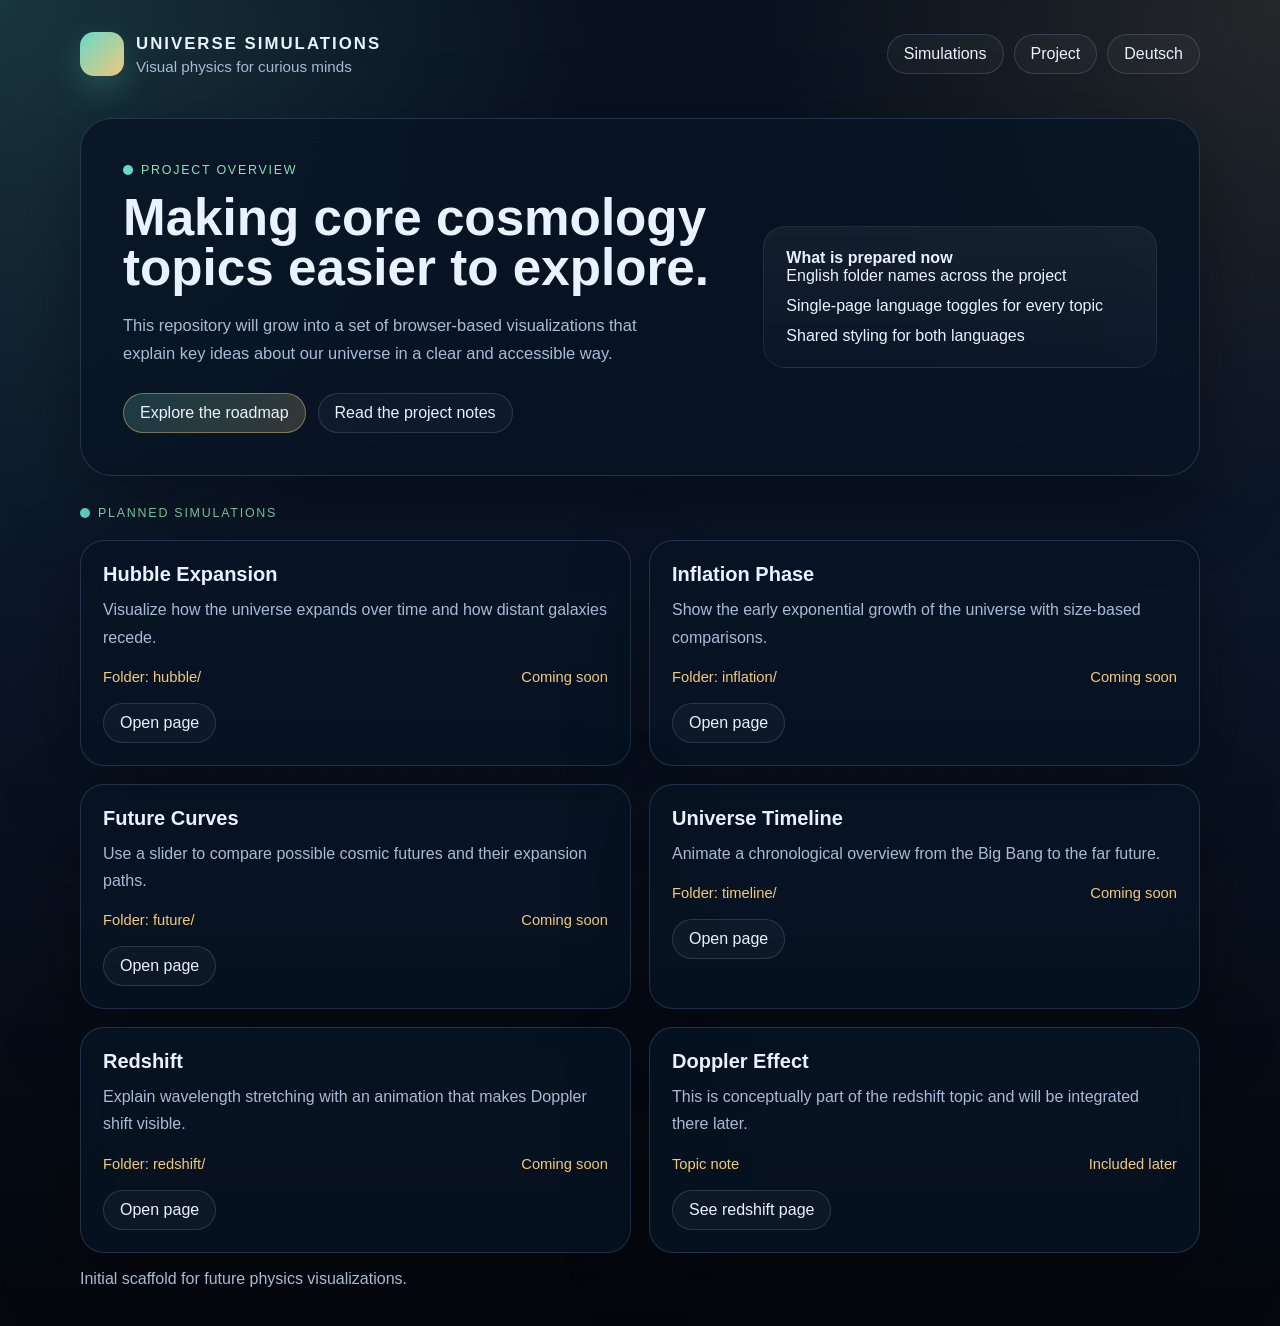
==== index.html @ 7556fae3 "Implemented Project Structure and Initial Files First try at hubble visulization" ====
<!DOCTYPE html>
<html lang="en" data-lang="en">
  <head>
    <meta charset="utf-8" />
    <meta name="viewport" content="width=device-width, initial-scale=1" />
    <title>Universe Simulations</title>
    <meta
      name="description"
      content="A bilingual landing page for upcoming visual simulations about the expanding universe, inflation, time, and redshift."
    />
    <link rel="stylesheet" href="styles.css" />
    <script src="script.js" defer></script>
  </head>
  <body>
    <header class="site-header">
      <div class="page-shell brand-row">
        <a class="brand" href="./">
          <span class="brand-mark" aria-hidden="true"></span>
          <span class="brand-copy">
            <h1>Universe Simulations</h1>
            <p>
              <span data-lang-text="en">Visual physics for curious minds</span>
              <span data-lang-text="de">Anschauliche Physik für Neugierige</span>
            </p>
          </span>
        </a>
        <nav aria-label="Primary">
          <a href="#simulations"><span data-lang-text="en">Simulations</span><span data-lang-text="de">Simulationen</span></a>
          <a href="#project"><span data-lang-text="en">Project</span><span data-lang-text="de">Projekt</span></a>
          <button class="language-toggle" type="button" data-language-toggle>
            <span data-lang-text="en">Deutsch</span>
            <span data-lang-text="de">English</span>
          </button>
        </nav>
      </div>
    </header>

    <main class="page-shell">
      <noscript>
        <section class="panel fallback-panel">
          <h2>Universe Simulations</h2>
          <p>This site uses JavaScript for language switching and interactive simulations. Please enable JavaScript to view the full experience.</p>
        </section>
      </noscript>

      <section class="hero" id="project">
        <div class="hero-grid">
          <div>
            <span class="section-label">
              <span data-lang-text="en">Project Overview</span>
              <span data-lang-text="de">Projektüberblick</span>
            </span>
            <h2>
              <span data-lang-text="en">Making core cosmology topics easier to explore.</span>
              <span data-lang-text="de">Zentrale kosmologische Themen verständlicher machen.</span>
            </h2>
            <p>
              <span data-lang-text="en">This repository will grow into a set of browser-based visualizations that explain key ideas about our universe in a clear and accessible way.</span>
              <span data-lang-text="de">Dieses Repository wächst zu einer Sammlung von browserbasierten Visualisierungen heran, die wichtige Ideen über unser Universum klar und zugänglich erklären.</span>
            </p>
            <div class="hero-actions">
              <a class="button primary" href="#simulations">
                <span data-lang-text="en">Explore the roadmap</span>
                <span data-lang-text="de">Roadmap ansehen</span>
              </a>
              <a class="button" href="README.md">
                <span data-lang-text="en">Read the project notes</span>
                <span data-lang-text="de">Projektnotizen lesen</span>
              </a>
            </div>
          </div>
          <aside class="hero-card" aria-label="Current scope">
            <strong>
              <span data-lang-text="en">What is prepared now</span>
              <span data-lang-text="de">Was aktuell vorbereitet ist</span>
            </strong>
            <ul>
              <li>
                <span data-lang-text="en">English folder names across the project</span>
                <span data-lang-text="de">Englische Ordnernamen im gesamten Projekt</span>
              </li>
              <li>
                <span data-lang-text="en">Single-page language toggles for every topic</span>
                <span data-lang-text="de">Sprachumschaltung direkt auf jeder Themenseite</span>
              </li>
              <li>
                <span data-lang-text="en">Shared styling for both languages</span>
                <span data-lang-text="de">Gemeinsames Design für beide Sprachen</span>
              </li>
            </ul>
          </aside>
        </div>
      </section>

      <section id="simulations">
        <span class="section-label">
          <span data-lang-text="en">Planned Simulations</span>
          <span data-lang-text="de">Geplante Simulationen</span>
        </span>
        <div class="cards-grid" style="margin-top: 18px;">
          <article class="card">
            <h3>Hubble Expansion</h3>
            <p>
              <span data-lang-text="en">Visualize how the universe expands over time and how distant galaxies recede.</span>
              <span data-lang-text="de">Visualisiert, wie sich das Universum ausdehnt und Galaxien sich entfernen.</span>
            </p>
            <div class="card-meta"><span>Folder: hubble/</span><span data-lang-text="en">Coming soon</span><span data-lang-text="de">Bald verfügbar</span></div>
            <a class="card-link" href="hubble/">
              <span data-lang-text="en">Open page</span>
              <span data-lang-text="de">Seite öffnen</span>
            </a>
          </article>
          <article class="card">
            <h3>Inflation Phase</h3>
            <p>
              <span data-lang-text="en">Show the early exponential growth of the universe with size-based comparisons.</span>
              <span data-lang-text="de">Zeigt das frühe exponentielle Wachstum des Universums mit Größenvergleichen.</span>
            </p>
            <div class="card-meta"><span>Folder: inflation/</span><span data-lang-text="en">Coming soon</span><span data-lang-text="de">Bald verfügbar</span></div>
            <a class="card-link" href="inflation/">
              <span data-lang-text="en">Open page</span>
              <span data-lang-text="de">Seite öffnen</span>
            </a>
          </article>
          <article class="card">
            <h3>Future Curves</h3>
            <p>
              <span data-lang-text="en">Use a slider to compare possible cosmic futures and their expansion paths.</span>
              <span data-lang-text="de">Vergleicht mögliche kosmische Zukünfte mit einem Schieberegler.</span>
            </p>
            <div class="card-meta"><span>Folder: future/</span><span data-lang-text="en">Coming soon</span><span data-lang-text="de">Bald verfügbar</span></div>
            <a class="card-link" href="future/">
              <span data-lang-text="en">Open page</span>
              <span data-lang-text="de">Seite öffnen</span>
            </a>
          </article>
          <article class="card">
            <h3>Universe Timeline</h3>
            <p>
              <span data-lang-text="en">Animate a chronological overview from the Big Bang to the far future.</span>
              <span data-lang-text="de">Animierter Überblick von den ersten Momenten bis in die ferne Zukunft.</span>
            </p>
            <div class="card-meta"><span>Folder: timeline/</span><span data-lang-text="en">Coming soon</span><span data-lang-text="de">Bald verfügbar</span></div>
            <a class="card-link" href="timeline/">
              <span data-lang-text="en">Open page</span>
              <span data-lang-text="de">Seite öffnen</span>
            </a>
          </article>
          <article class="card">
            <h3>Redshift</h3>
            <p>
              <span data-lang-text="en">Explain wavelength stretching with an animation that makes Doppler shift visible.</span>
              <span data-lang-text="de">Erklärt die Wellenlängenverschiebung mit einer Animation für Licht und Bewegung.</span>
            </p>
            <div class="card-meta"><span>Folder: redshift/</span><span data-lang-text="en">Coming soon</span><span data-lang-text="de">Bald verfügbar</span></div>
            <a class="card-link" href="redshift/">
              <span data-lang-text="en">Open page</span>
              <span data-lang-text="de">Seite öffnen</span>
            </a>
          </article>
          <article class="card">
            <h3>Doppler Effect</h3>
            <p>
              <span data-lang-text="en">This is conceptually part of the redshift topic and will be integrated there later.</span>
              <span data-lang-text="de">Der Dopplereffekt gehört inhaltlich zur Rotverschiebung und wird dort integriert.</span>
            </p>
            <div class="card-meta"><span data-lang-text="en">Topic note</span><span data-lang-text="de">Hinweis</span><span data-lang-text="en">Included later</span><span data-lang-text="de">Später enthalten</span></div>
            <a class="card-link" href="redshift/">
              <span data-lang-text="en">See redshift page</span>
              <span data-lang-text="de">Zur Rotverschiebung</span>
            </a>
          </article>
        </div>
      </section>
    </main>

    <footer class="site-footer page-shell">
      <p>
        <span data-lang-text="en">Initial scaffold for future physics visualizations.</span>
        <span data-lang-text="de">Erste Struktur für zukünftige physikalische Visualisierungen.</span>
      </p>
    </footer>
  </body>
</html>
---- styles.css ----
:root {
  color-scheme: dark;
  --bg: #07111f;
  --bg-soft: #0c1c31;
  --surface: rgba(8, 20, 36, 0.82);
  --surface-strong: #10233d;
  --line: rgba(160, 196, 255, 0.18);
  --text: #eaf2ff;
  --muted: #a9bbd6;
  --accent: #66d9c7;
  --accent-strong: #8be1b5;
  --highlight: #f2c97d;
  --shadow: 0 24px 80px rgba(0, 0, 0, 0.35);
  --radius: 24px;
  --max-width: 1120px;
}

* {
  box-sizing: border-box;
}

html {
  scroll-behavior: smooth;
}

body {
  margin: 0;
  min-height: 100vh;
  font-family: "Trebuchet MS", "Segoe UI", sans-serif;
  color: var(--text);
  background:
    radial-gradient(circle at top left, rgba(102, 217, 199, 0.18), transparent 32%),
    radial-gradient(circle at top right, rgba(242, 201, 125, 0.12), transparent 28%),
    linear-gradient(180deg, #08111e 0%, #0b1628 45%, #04070d 100%);
}

body::before {
  content: "";
  position: fixed;
  inset: 0;
  pointer-events: none;
  background-image:
    radial-gradient(rgba(255, 255, 255, 0.08) 1px, transparent 1px);
  background-size: 28px 28px;
  mask-image: linear-gradient(180deg, rgba(0, 0, 0, 0.2), rgba(0, 0, 0, 0.65));
  opacity: 0.35;
}

main,
header,
footer {
  position: relative;
  z-index: 1;
}

.page-shell {
  width: min(var(--max-width), calc(100% - 32px));
  margin: 0 auto;
}

.site-header {
  padding: 32px 0 18px;
}

.brand-row {
  display: flex;
  align-items: center;
  justify-content: space-between;
  gap: 16px;
  flex-wrap: wrap;
}

.brand {
  display: inline-flex;
  align-items: center;
  gap: 12px;
  text-decoration: none;
  color: var(--text);
}

.brand-mark {
  width: 44px;
  height: 44px;
  border-radius: 14px;
  background: linear-gradient(135deg, var(--accent), var(--highlight));
  box-shadow: 0 12px 30px rgba(102, 217, 199, 0.22);
}

.brand-copy h1,
.brand-copy p,
.hero h2,
.hero p,
.card h3,
.card p,
.section-label,
.section-title,
.panel h2,
.panel p,
.note,
.site-footer p {
  margin: 0;
}

.brand-copy h1 {
  font-size: 1.05rem;
  letter-spacing: 0.12em;
  text-transform: uppercase;
}

.brand-copy p {
  color: var(--muted);
  font-size: 0.95rem;
  margin-top: 4px;
}

nav {
  display: flex;
  gap: 10px;
  flex-wrap: wrap;
}

.language-toggle {
  border: 1px solid var(--line);
  background: rgba(255, 255, 255, 0.03);
  color: var(--text);
  border-radius: 999px;
  padding: 10px 16px;
  font: inherit;
  cursor: pointer;
  transition: transform 160ms ease, border-color 160ms ease, background 160ms ease;
}

.language-toggle:hover {
  transform: translateY(-1px);
  border-color: rgba(102, 217, 199, 0.45);
  background: rgba(102, 217, 199, 0.08);
}

[data-lang-text] {
  display: none;
}

:root[data-lang="en"] [data-lang-text="en"],
:root[data-lang="de"] [data-lang-text="de"] {
  display: inline;
}

:root[data-lang="en"] [lang="de"] [data-lang-text="de"],
:root[data-lang="de"] [lang="en"] [data-lang-text="en"] {
  display: inline;
}

nav a,
.button,
.card-link {
  border: 1px solid var(--line);
  background: rgba(255, 255, 255, 0.03);
  color: var(--text);
  text-decoration: none;
  border-radius: 999px;
  padding: 10px 16px;
  transition: transform 160ms ease, border-color 160ms ease, background 160ms ease;
}

nav a:hover,
.button:hover,
.card-link:hover {
  transform: translateY(-1px);
  border-color: rgba(102, 217, 199, 0.45);
  background: rgba(102, 217, 199, 0.08);
}

.hero,
.panel,
.card {
  background: var(--surface);
  border: 1px solid var(--line);
  box-shadow: var(--shadow);
  backdrop-filter: blur(14px);
}

.hero {
  border-radius: calc(var(--radius) + 8px);
  padding: 42px;
  margin: 24px 0 28px;
  overflow: hidden;
}

.hero-grid {
  display: grid;
  grid-template-columns: 1.4fr 0.9fr;
  gap: 28px;
  align-items: center;
}

.section-label {
  display: inline-flex;
  align-items: center;
  gap: 8px;
  color: var(--accent-strong);
  letter-spacing: 0.14em;
  text-transform: uppercase;
  font-size: 0.78rem;
}

.section-label::before {
  content: "";
  width: 10px;
  height: 10px;
  border-radius: 999px;
  background: var(--accent);
}

.hero h2,
.section-title,
.panel h2 {
  font-size: clamp(2rem, 4vw, 4rem);
  line-height: 0.98;
  margin-top: 14px;
}

.hero p,
.panel p,
.card p,
.note,
.site-footer p {
  color: var(--muted);
  line-height: 1.7;
}

.hero p {
  max-width: 62ch;
  margin-top: 18px;
  font-size: 1.03rem;
}

.hero-actions {
  display: flex;
  gap: 12px;
  flex-wrap: wrap;
  margin-top: 26px;
}

.button.primary {
  background: linear-gradient(135deg, rgba(102, 217, 199, 0.2), rgba(242, 201, 125, 0.2));
  border-color: rgba(242, 201, 125, 0.42);
}

.hero-card {
  border-radius: 22px;
  padding: 22px;
  background: linear-gradient(180deg, rgba(255, 255, 255, 0.05), rgba(255, 255, 255, 0.02));
  border: 1px solid rgba(255, 255, 255, 0.08);
}

.hero-card ul,
.cards-grid,
.topic-list {
  list-style: none;
  padding: 0;
  margin: 0;
}

.hero-card li + li,
.topic-list li + li {
  margin-top: 12px;
}

.hero-card strong,
.card h3,
.topic-list strong {
  color: var(--text);
}

.cards-grid {
  display: grid;
  grid-template-columns: repeat(2, minmax(0, 1fr));
  gap: 18px;
}

.card {
  border-radius: var(--radius);
  padding: 22px;
}

.card h3 {
  font-size: 1.25rem;
}

.card p {
  margin-top: 10px;
}

.card-meta {
  display: flex;
  justify-content: space-between;
  gap: 12px;
  margin-top: 18px;
  color: var(--highlight);
  font-size: 0.92rem;
}

.card-link {
  display: inline-flex;
  margin-top: 18px;
}

.panel {
  border-radius: var(--radius);
  padding: 28px;
  margin-bottom: 24px;
}

.topic-list {
  display: grid;
  gap: 14px;
  margin-top: 20px;
}

.topic-list li {
  padding: 14px 16px;
  border-radius: 18px;
  background: rgba(255, 255, 255, 0.03);
  border: 1px solid rgba(255, 255, 255, 0.06);
}

.note {
  margin-top: 18px;
  font-size: 0.95rem;
}

.site-footer {
  padding: 12px 0 34px;
}

@media (max-width: 900px) {
  .hero-grid,
  .cards-grid {
    grid-template-columns: 1fr;
  }

  .hero {
    padding: 28px;
  }
}

@media (max-width: 560px) {
  .page-shell {
    width: min(var(--max-width), calc(100% - 20px));
  }

  .site-header {
    padding-top: 18px;
  }

  .hero,
  .panel,
  .card {
    padding: 20px;
  }

  nav {
    width: 100%;
  }

  nav a,
  .button,
  .card-link {
    width: 100%;
    justify-content: center;
  }
}
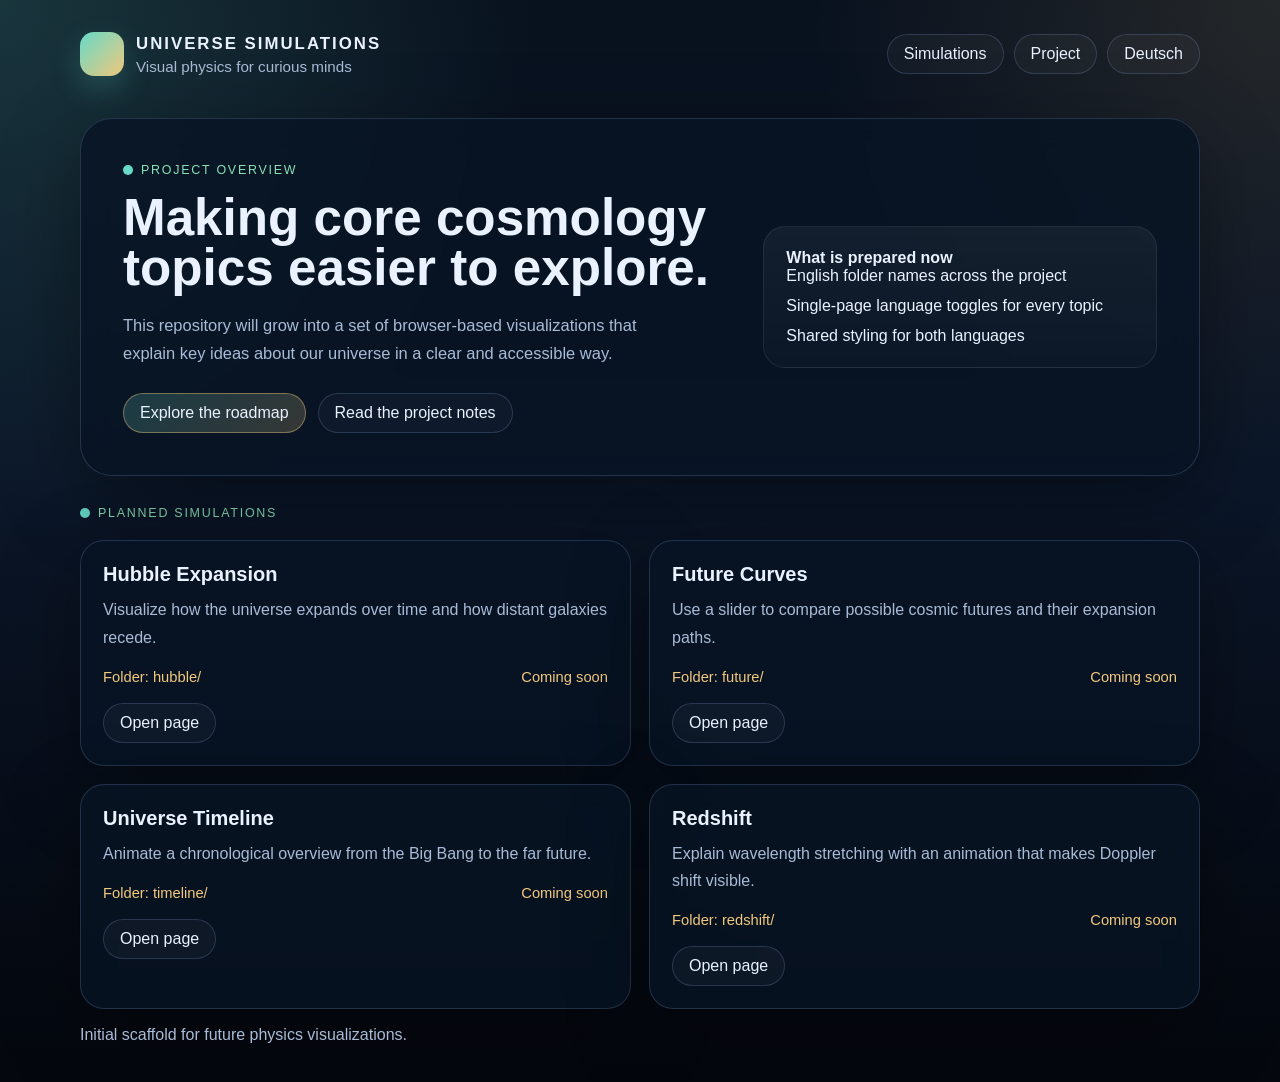
==== commit 6c27613e: "Finished Redshift and Timeline Visualizations" ====
--- a/index.html
+++ b/index.html
@@ -111,18 +111,6 @@
             </a>
           </article>
           <article class="card">
-            <h3>Inflation Phase</h3>
-            <p>
-              <span data-lang-text="en">Show the early exponential growth of the universe with size-based comparisons.</span>
-              <span data-lang-text="de">Zeigt das frühe exponentielle Wachstum des Universums mit Größenvergleichen.</span>
-            </p>
-            <div class="card-meta"><span>Folder: inflation/</span><span data-lang-text="en">Coming soon</span><span data-lang-text="de">Bald verfügbar</span></div>
-            <a class="card-link" href="inflation/">
-              <span data-lang-text="en">Open page</span>
-              <span data-lang-text="de">Seite öffnen</span>
-            </a>
-          </article>
-          <article class="card">
             <h3>Future Curves</h3>
             <p>
               <span data-lang-text="en">Use a slider to compare possible cosmic futures and their expansion paths.</span>
@@ -158,18 +146,6 @@
               <span data-lang-text="de">Seite öffnen</span>
             </a>
           </article>
-          <article class="card">
-            <h3>Doppler Effect</h3>
-            <p>
-              <span data-lang-text="en">This is conceptually part of the redshift topic and will be integrated there later.</span>
-              <span data-lang-text="de">Der Dopplereffekt gehört inhaltlich zur Rotverschiebung und wird dort integriert.</span>
-            </p>
-            <div class="card-meta"><span data-lang-text="en">Topic note</span><span data-lang-text="de">Hinweis</span><span data-lang-text="en">Included later</span><span data-lang-text="de">Später enthalten</span></div>
-            <a class="card-link" href="redshift/">
-              <span data-lang-text="en">See redshift page</span>
-              <span data-lang-text="de">Zur Rotverschiebung</span>
-            </a>
-          </article>
         </div>
       </section>
     </main>
--- a/styles.css
+++ b/styles.css
@@ -58,6 +58,47 @@
   margin: 0 auto;
 }
 
+body.simulation-page {
+  overflow: auto;
+}
+
+body.simulation-page main.page-shell {
+  width: min(1280px, calc(100% - 32px));
+  padding-bottom: 24px;
+  min-height: 0;
+}
+
+.simulation-layout {
+  display: grid;
+  grid-template-columns: minmax(0, 1fr) clamp(320px, 30vw, 380px);
+  gap: 18px;
+  align-items: stretch;
+  width: 100%;
+}
+
+.simulation-viewport {
+  display: block;
+  width: 100%;
+  height: auto;
+  min-width: 0;
+  aspect-ratio: 4 / 3;
+}
+
+.simulation-sidebar {
+  min-width: 0;
+}
+
+@media (max-width: 980px) {
+  .simulation-layout {
+    grid-template-columns: 1fr;
+  }
+
+  .simulation-viewport {
+    aspect-ratio: 16 / 10;
+    min-height: 360px;
+  }
+}
+
 .site-header {
   padding: 32px 0 18px;
 }
@@ -311,6 +352,51 @@
   margin-bottom: 24px;
 }
 
+body.simulation-page{
+  min-height: 100vh;
+  display: grid;
+  grid-template-rows: auto 1fr;
+  overflow: hidden;
+}
+
+body.simulation-page main.page-shell{
+  width: 100%;
+  max-width: none;
+  margin: 0;
+  padding: 0 16px 16px;
+  min-height: 0;
+}
+
+body.simulation-page .site-header{
+  padding-bottom: 12px;
+}
+
+body.simulation-page .simulation-shell{
+  min-height: 0;
+}
+
+body.simulation-page .simulation-panel{
+  margin-bottom: 0;
+  min-height: 0;
+  height: 100%;
+  display: flex;
+  flex-direction: column;
+  justify-content: center;
+  padding: clamp(28px, 4vw, 48px);
+}
+
+body.simulation-page .simulation-panel h2{
+  max-width: 18ch;
+}
+
+body.simulation-page .simulation-panel p{
+  max-width: 72ch;
+}
+
+body.simulation-page .simulation-panel .topic-list{
+  max-width: 72ch;
+}
+
 .topic-list {
   display: grid;
   gap: 14px;
@@ -349,6 +435,12 @@
     width: min(var(--max-width), calc(100% - 20px));
   }
 
+  body.simulation-page main.page-shell,
+  body.hubble-page main.page-shell {
+    padding-left: 10px;
+    padding-right: 10px;
+  }
+
   .site-header {
     padding-top: 18px;
   }
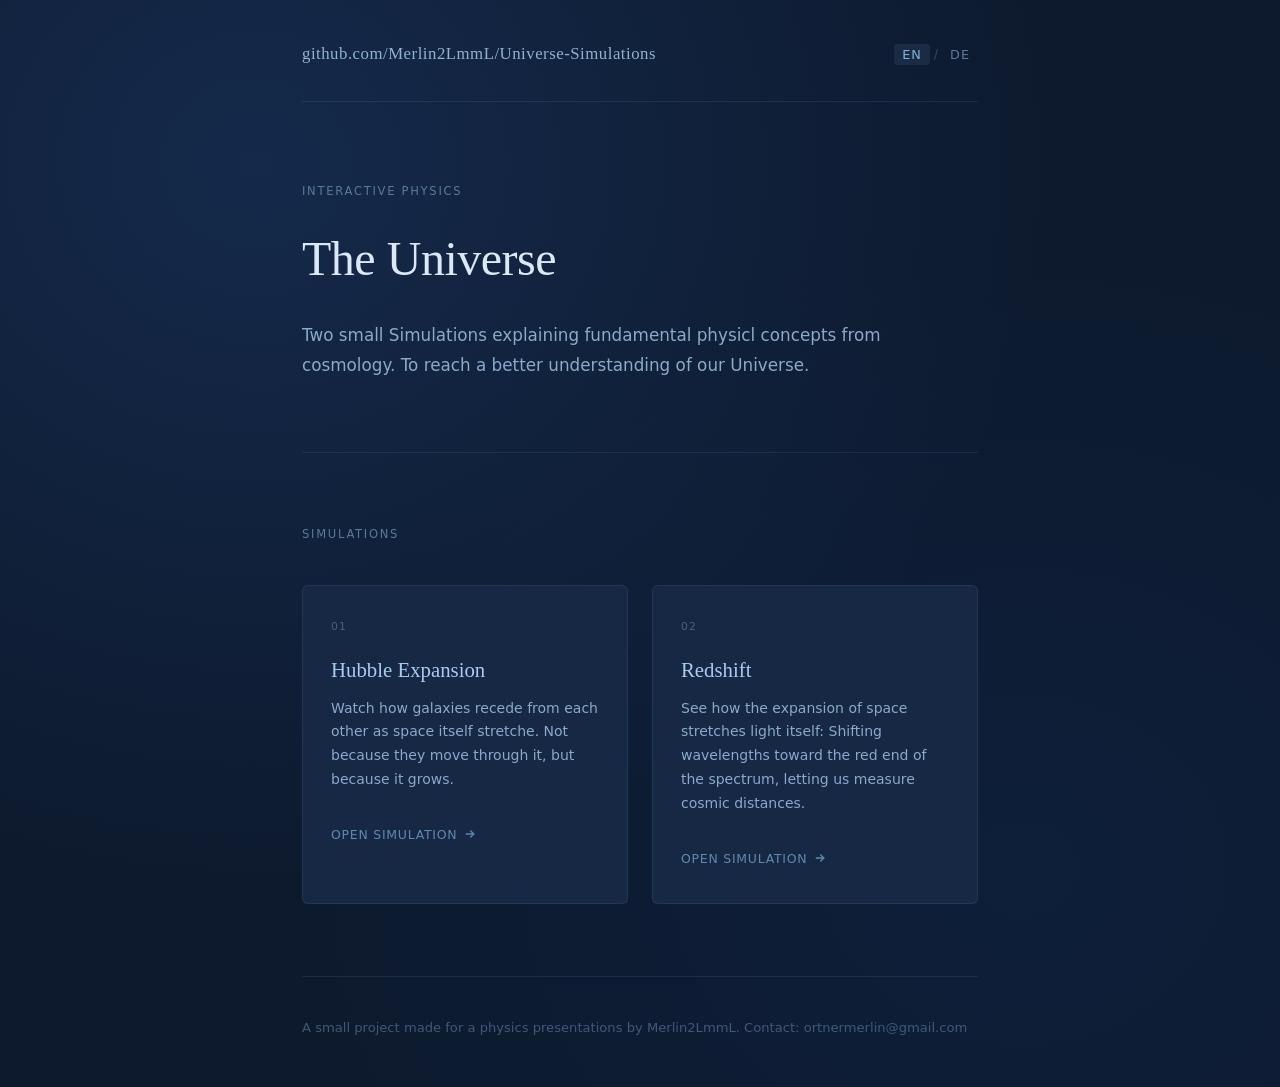
==== commit d92b953c: "Update index.html" ====
--- a/index.html
+++ b/index.html
@@ -1,160 +1,376 @@
 <!DOCTYPE html>
 <html lang="en" data-lang="en">
-  <head>
-    <meta charset="utf-8" />
-    <meta name="viewport" content="width=device-width, initial-scale=1" />
-    <title>Universe Simulations</title>
-    <meta
-      name="description"
-      content="A bilingual landing page for upcoming visual simulations about the expanding universe, inflation, time, and redshift."
-    />
-    <link rel="stylesheet" href="styles.css" />
-    <script src="script.js" defer></script>
-  </head>
-  <body>
-    <header class="site-header">
-      <div class="page-shell brand-row">
-        <a class="brand" href="./">
-          <span class="brand-mark" aria-hidden="true"></span>
-          <span class="brand-copy">
-            <h1>Universe Simulations</h1>
-            <p>
-              <span data-lang-text="en">Visual physics for curious minds</span>
-              <span data-lang-text="de">Anschauliche Physik für Neugierige</span>
-            </p>
-          </span>
-        </a>
-        <nav aria-label="Primary">
-          <a href="#simulations"><span data-lang-text="en">Simulations</span><span data-lang-text="de">Simulationen</span></a>
-          <a href="#project"><span data-lang-text="en">Project</span><span data-lang-text="de">Projekt</span></a>
-          <button class="language-toggle" type="button" data-language-toggle>
-            <span data-lang-text="en">Deutsch</span>
-            <span data-lang-text="de">English</span>
-          </button>
-        </nav>
+<head>
+<meta charset="UTF-8">
+<meta name="viewport" content="width=device-width, initial-scale=1.0">
+<title>Universe Simulations</title>
+<style>
+  *, *::before, *::after { box-sizing: border-box; margin: 0; padding: 0; }
+
+  :root {
+    --bg: #0d1a2e;
+    --bg-mid: #112038;
+    --surface: #162844;
+    --surface-hover: #1c3357;
+    --border: rgba(120, 160, 210, 0.12);
+    --border-hover: rgba(120, 160, 210, 0.28);
+    --text-primary: #dce8f5;
+    --text-secondary: #8aaac8;
+    --text-muted: #5a7a9a;
+    --accent: #7fb3d9;
+    --accent-light: #a8cceb;
+    --font-serif: 'Georgia', 'Times New Roman', serif;
+    --font-sans: system-ui, -apple-system, 'Segoe UI', sans-serif;
+  }
+
+  html, body {
+    min-height: 100%;
+  }
+
+  body {
+    background-color: var(--bg);
+    background-image:
+      radial-gradient(ellipse at 20% 15%, rgba(30, 60, 110, 0.45) 0%, transparent 55%),
+      radial-gradient(ellipse at 80% 80%, rgba(15, 40, 80, 0.35) 0%, transparent 50%);
+    color: var(--text-primary);
+    font-family: var(--font-sans);
+    font-size: 16px;
+    line-height: 1.7;
+    -webkit-font-smoothing: antialiased;
+  }
+
+  .wrapper {
+    max-width: 740px;
+    margin: 0 auto;
+    padding: 0 2rem;
+  }
+
+  /* ── HEADER ── */
+  header {
+    padding: 2.5rem 0 2rem;
+    border-bottom: 1px solid var(--border);
+  }
+
+  .header-inner {
+    display: flex;
+    align-items: baseline;
+    justify-content: space-between;
+    gap: 1rem;
+    flex-wrap: wrap;
+  }
+
+  .site-name {
+    font-family: var(--font-serif);
+    font-size: 1.05rem;
+    font-weight: normal;
+    letter-spacing: 0.03em;
+    color: var(--accent-light);
+    opacity: 0.85;
+  }
+
+  .lang-toggle {
+    display: flex;
+    align-items: center;
+    gap: 0.25rem;
+    background: none;
+    border: none;
+    cursor: pointer;
+    padding: 0.25rem 0;
+  }
+
+  .lang-btn {
+    font-family: var(--font-sans);
+    font-size: 0.8rem;
+    letter-spacing: 0.08em;
+    text-transform: uppercase;
+    color: var(--text-muted);
+    background: none;
+    border: none;
+    cursor: pointer;
+    padding: 0.2rem 0.5rem;
+    border-radius: 3px;
+    transition: color 0.2s, background 0.2s;
+  }
+
+  .lang-btn.active {
+    color: var(--accent);
+    background: rgba(127, 179, 217, 0.1);
+  }
+
+  .lang-btn:hover:not(.active) {
+    color: var(--text-secondary);
+  }
+
+  .lang-divider {
+    color: var(--text-muted);
+    font-size: 0.75rem;
+    opacity: 0.5;
+  }
+
+  /* ── HERO ── */
+  .hero {
+    padding: 5rem 0 4.5rem;
+    border-bottom: 1px solid var(--border);
+  }
+
+  .hero-label {
+    font-size: 0.72rem;
+    letter-spacing: 0.15em;
+    text-transform: uppercase;
+    color: var(--text-muted);
+    margin-bottom: 1.75rem;
+  }
+
+  .hero-title {
+    font-family: var(--font-serif);
+    font-size: clamp(2.1rem, 5vw, 3rem);
+    font-weight: normal;
+    line-height: 1.2;
+    color: var(--text-primary);
+    margin-bottom: 2rem;
+    letter-spacing: -0.01em;
+  }
+
+  .hero-body {
+    font-size: 1.05rem;
+    line-height: 1.8;
+    color: var(--text-secondary);
+    max-width: 580px;
+  }
+
+  /* ── SIMULATIONS ── */
+  .simulations {
+    padding: 4.5rem 0;
+    border-bottom: 1px solid var(--border);
+  }
+
+  .section-label {
+    font-size: 0.72rem;
+    letter-spacing: 0.15em;
+    text-transform: uppercase;
+    color: var(--text-muted);
+    margin-bottom: 2.5rem;
+  }
+
+  .sim-grid {
+    display: grid;
+    grid-template-columns: 1fr 1fr;
+    gap: 1.5rem;
+  }
+
+  @media (max-width: 560px) {
+    .sim-grid {
+      grid-template-columns: 1fr;
+    }
+  }
+
+  .sim-card {
+    display: block;
+    text-decoration: none;
+    background: var(--surface);
+    border: 1px solid var(--border);
+    border-radius: 6px;
+    padding: 2rem 1.75rem 2rem;
+    transition: border-color 0.25s, background 0.25s;
+    position: relative;
+    overflow: hidden;
+  }
+
+  .sim-card::before {
+    content: '';
+    position: absolute;
+    top: 0; left: 0; right: 0;
+    height: 2px;
+    background: linear-gradient(90deg, transparent, rgba(127, 179, 217, 0.3), transparent);
+    opacity: 0;
+    transition: opacity 0.3s;
+  }
+
+  .sim-card:hover {
+    border-color: var(--border-hover);
+    background: var(--surface-hover);
+  }
+
+  .sim-card:hover::before {
+    opacity: 1;
+  }
+
+  .sim-number {
+    font-size: 0.68rem;
+    letter-spacing: 0.1em;
+    text-transform: uppercase;
+    color: var(--text-muted);
+    margin-bottom: 1.25rem;
+    opacity: 0.7;
+  }
+
+  .sim-title {
+    font-family: var(--font-serif);
+    font-size: 1.3rem;
+    font-weight: normal;
+    color: var(--accent-light);
+    margin-bottom: 0.85rem;
+    line-height: 1.3;
+  }
+
+  .sim-desc {
+    font-size: 0.875rem;
+    line-height: 1.7;
+    color: var(--text-secondary);
+    margin-bottom: 1.75rem;
+  }
+
+  .sim-link {
+    display: inline-flex;
+    align-items: center;
+    gap: 0.4rem;
+    font-size: 0.78rem;
+    letter-spacing: 0.06em;
+    text-transform: uppercase;
+    color: var(--accent);
+    opacity: 0.7;
+    transition: opacity 0.2s, gap 0.2s;
+  }
+
+  .sim-card:hover .sim-link {
+    opacity: 1;
+    gap: 0.6rem;
+  }
+
+  .sim-link svg {
+    width: 12px;
+    height: 12px;
+    stroke: currentColor;
+    fill: none;
+    stroke-width: 1.8;
+    stroke-linecap: round;
+    stroke-linejoin: round;
+    flex-shrink: 0;
+  }
+
+  /* ── FOOTER ── */
+  footer {
+    padding: 2.5rem 0 3rem;
+  }
+
+  .footer-text {
+    font-size: 0.82rem;
+    color: var(--text-muted);
+    opacity: 0.65;
+  }
+
+  /* ── LANGUAGE VISIBILITY ── */
+  [data-lang-text] { display: none; }
+  [data-lang="en"] [data-lang-text="en"],
+  [data-lang="de"] [data-lang-text="de"] { display: inline; }
+</style>
+</head>
+<body>
+
+<div class="wrapper">
+
+  <!-- Header -->
+  <header>
+    <div class="header-inner">
+      <span class="site-name">github.com/Merlin2LmmL/Universe-Simulations</span>
+      <div class="lang-toggle" role="group" aria-label="Language / Sprache">
+        <button class="lang-btn active" id="btn-en" onclick="setLang('en')" aria-pressed="true">EN</button>
+        <span class="lang-divider" aria-hidden="true">/</span>
+        <button class="lang-btn" id="btn-de" onclick="setLang('de')" aria-pressed="false">DE</button>
       </div>
-    </header>
-
-    <main class="page-shell">
-      <noscript>
-        <section class="panel fallback-panel">
-          <h2>Universe Simulations</h2>
-          <p>This site uses JavaScript for language switching and interactive simulations. Please enable JavaScript to view the full experience.</p>
-        </section>
-      </noscript>
-
-      <section class="hero" id="project">
-        <div class="hero-grid">
-          <div>
-            <span class="section-label">
-              <span data-lang-text="en">Project Overview</span>
-              <span data-lang-text="de">Projektüberblick</span>
-            </span>
-            <h2>
-              <span data-lang-text="en">Making core cosmology topics easier to explore.</span>
-              <span data-lang-text="de">Zentrale kosmologische Themen verständlicher machen.</span>
-            </h2>
-            <p>
-              <span data-lang-text="en">This repository will grow into a set of browser-based visualizations that explain key ideas about our universe in a clear and accessible way.</span>
-              <span data-lang-text="de">Dieses Repository wächst zu einer Sammlung von browserbasierten Visualisierungen heran, die wichtige Ideen über unser Universum klar und zugänglich erklären.</span>
-            </p>
-            <div class="hero-actions">
-              <a class="button primary" href="#simulations">
-                <span data-lang-text="en">Explore the roadmap</span>
-                <span data-lang-text="de">Roadmap ansehen</span>
-              </a>
-              <a class="button" href="README.md">
-                <span data-lang-text="en">Read the project notes</span>
-                <span data-lang-text="de">Projektnotizen lesen</span>
-              </a>
-            </div>
-          </div>
-          <aside class="hero-card" aria-label="Current scope">
-            <strong>
-              <span data-lang-text="en">What is prepared now</span>
-              <span data-lang-text="de">Was aktuell vorbereitet ist</span>
-            </strong>
-            <ul>
-              <li>
-                <span data-lang-text="en">English folder names across the project</span>
-                <span data-lang-text="de">Englische Ordnernamen im gesamten Projekt</span>
-              </li>
-              <li>
-                <span data-lang-text="en">Single-page language toggles for every topic</span>
-                <span data-lang-text="de">Sprachumschaltung direkt auf jeder Themenseite</span>
-              </li>
-              <li>
-                <span data-lang-text="en">Shared styling for both languages</span>
-                <span data-lang-text="de">Gemeinsames Design für beide Sprachen</span>
-              </li>
-            </ul>
-          </aside>
-        </div>
-      </section>
-
-      <section id="simulations">
-        <span class="section-label">
-          <span data-lang-text="en">Planned Simulations</span>
-          <span data-lang-text="de">Geplante Simulationen</span>
+    </div>
+  </header>
+
+  <!-- Hero -->
+  <section class="hero" aria-label="Introduction">
+    <p class="hero-label">
+      <span data-lang-text="en">Interactive Physics</span>
+      <span data-lang-text="de">Interaktive Physik</span>
+    </p>
+    <h1 class="hero-title">
+      <span data-lang-text="en">The Universe</span>
+      <span data-lang-text="de">Das Universum</span>
+    </h1>
+    <p class="hero-body">
+      <span data-lang-text="en">Two small Simulations explaining fundamental physicl concepts from cosmology. To reach a better understanding of our Universe.</span>
+      <span data-lang-text="de">Zwei kleine Simulationen gedacht um fundamentale physikalische Konzepte der Kosmologie zu erklären. Um ein besseres Verständnis unseres Universums zu erhalten.</span>
+    </p>
+  </section>
+
+  <!-- Simulations -->
+  <section class="simulations" aria-label="Simulations">
+    <p class="section-label">
+      <span data-lang-text="en">Simulations</span>
+      <span data-lang-text="de">Simulationen</span>
+    </p>
+
+    <div class="sim-grid">
+
+      <!-- Card 1: Hubble Expansion -->
+      <a class="sim-card" href="hubble/" aria-label="Hubble Expansion simulation">
+        <p class="sim-number">01</p>
+        <h2 class="sim-title">Hubble Expansion</h2>
+        <p class="sim-desc">
+          <span data-lang-text="en">Watch how galaxies recede from each other as space itself stretche. Not because they move through it, but because it grows.</span>
+          <span data-lang-text="de">Wie Galaxien voneinander zurückweichen, während sich der Raum selbst dehnt. Nicht weil sie sich durch ihn bewegen, sondern weil er wächst.</span>
+        </p>
+        <span class="sim-link" aria-hidden="true">
+          <span data-lang-text="en">Open simulation</span>
+          <span data-lang-text="de">Simulation öffnen</span>
+          <svg viewBox="0 0 16 16" aria-hidden="true"><line x1="3" y1="8" x2="13" y2="8"/><polyline points="9,4 13,8 9,12"/></svg>
         </span>
-        <div class="cards-grid" style="margin-top: 18px;">
-          <article class="card">
-            <h3>Hubble Expansion</h3>
-            <p>
-              <span data-lang-text="en">Visualize how the universe expands over time and how distant galaxies recede.</span>
-              <span data-lang-text="de">Visualisiert, wie sich das Universum ausdehnt und Galaxien sich entfernen.</span>
-            </p>
-            <div class="card-meta"><span>Folder: hubble/</span><span data-lang-text="en">Coming soon</span><span data-lang-text="de">Bald verfügbar</span></div>
-            <a class="card-link" href="hubble/">
-              <span data-lang-text="en">Open page</span>
-              <span data-lang-text="de">Seite öffnen</span>
-            </a>
-          </article>
-          <article class="card">
-            <h3>Future Curves</h3>
-            <p>
-              <span data-lang-text="en">Use a slider to compare possible cosmic futures and their expansion paths.</span>
-              <span data-lang-text="de">Vergleicht mögliche kosmische Zukünfte mit einem Schieberegler.</span>
-            </p>
-            <div class="card-meta"><span>Folder: future/</span><span data-lang-text="en">Coming soon</span><span data-lang-text="de">Bald verfügbar</span></div>
-            <a class="card-link" href="future/">
-              <span data-lang-text="en">Open page</span>
-              <span data-lang-text="de">Seite öffnen</span>
-            </a>
-          </article>
-          <article class="card">
-            <h3>Universe Timeline</h3>
-            <p>
-              <span data-lang-text="en">Animate a chronological overview from the Big Bang to the far future.</span>
-              <span data-lang-text="de">Animierter Überblick von den ersten Momenten bis in die ferne Zukunft.</span>
-            </p>
-            <div class="card-meta"><span>Folder: timeline/</span><span data-lang-text="en">Coming soon</span><span data-lang-text="de">Bald verfügbar</span></div>
-            <a class="card-link" href="timeline/">
-              <span data-lang-text="en">Open page</span>
-              <span data-lang-text="de">Seite öffnen</span>
-            </a>
-          </article>
-          <article class="card">
-            <h3>Redshift</h3>
-            <p>
-              <span data-lang-text="en">Explain wavelength stretching with an animation that makes Doppler shift visible.</span>
-              <span data-lang-text="de">Erklärt die Wellenlängenverschiebung mit einer Animation für Licht und Bewegung.</span>
-            </p>
-            <div class="card-meta"><span>Folder: redshift/</span><span data-lang-text="en">Coming soon</span><span data-lang-text="de">Bald verfügbar</span></div>
-            <a class="card-link" href="redshift/">
-              <span data-lang-text="en">Open page</span>
-              <span data-lang-text="de">Seite öffnen</span>
-            </a>
-          </article>
-        </div>
-      </section>
-    </main>
-
-    <footer class="site-footer page-shell">
-      <p>
-        <span data-lang-text="en">Initial scaffold for future physics visualizations.</span>
-        <span data-lang-text="de">Erste Struktur für zukünftige physikalische Visualisierungen.</span>
-      </p>
-    </footer>
-  </body>
+      </a>
+
+      <!-- Card 2: Redshift -->
+      <a class="sim-card" href="redshift/" aria-label="Redshift simulation">
+        <p class="sim-number">02</p>
+        <h2 class="sim-title">Redshift</h2>
+        <p class="sim-desc">
+          <span data-lang-text="en">See how the expansion of space stretches light itself: Shifting wavelengths toward the red end of the spectrum, letting us measure cosmic distances.</span>
+          <span data-lang-text="de">Wie die Expansion des Raums das Licht selbst dehnt: Wellenlängen ins Rote verschiebt und uns ermöglicht, kosmische Distanzen zu messen.</span>
+        </p>
+        <span class="sim-link" aria-hidden="true">
+          <span data-lang-text="en">Open simulation</span>
+          <span data-lang-text="de">Simulation öffnen</span>
+          <svg viewBox="0 0 16 16" aria-hidden="true"><line x1="3" y1="8" x2="13" y2="8"/><polyline points="9,4 13,8 9,12"/></svg>
+        </span>
+      </a>
+
+    </div>
+  </section>
+
+  <!-- Footer -->
+  <footer>
+    <p class="footer-text">
+      <span data-lang-text="en">A small project made for a physics presentations by Merlin2LmmL. Contact: ortnermerlin@gmail.com</span>
+      <span data-lang-text="de">Ein kleines Projekt gemacht für einen Phyisk Vortrag von Merlin2LmmL. Kontakt: ortnermerlin@gmail.com</span>
+    </p>
+  </footer>
+
+</div>
+
+<script>
+  function setLang(lang) {
+    document.documentElement.setAttribute('data-lang', lang);
+    document.documentElement.setAttribute('lang', lang);
+    document.getElementById('btn-en').classList.toggle('active', lang === 'en');
+    document.getElementById('btn-de').classList.toggle('active', lang === 'de');
+    document.getElementById('btn-en').setAttribute('aria-pressed', lang === 'en');
+    document.getElementById('btn-de').setAttribute('aria-pressed', lang === 'de');
+  }
+
+  (function() {
+    const saved = localStorage.getItem('universe-lang');
+    if (saved === 'de') setLang('de');
+  })();
+
+  document.getElementById('btn-en').addEventListener('click', function() {
+    localStorage.setItem('universe-lang', 'en');
+  });
+  document.getElementById('btn-de').addEventListener('click', function() {
+    localStorage.setItem('universe-lang', 'de');
+  });
+</script>
+
+</body>
 </html>
